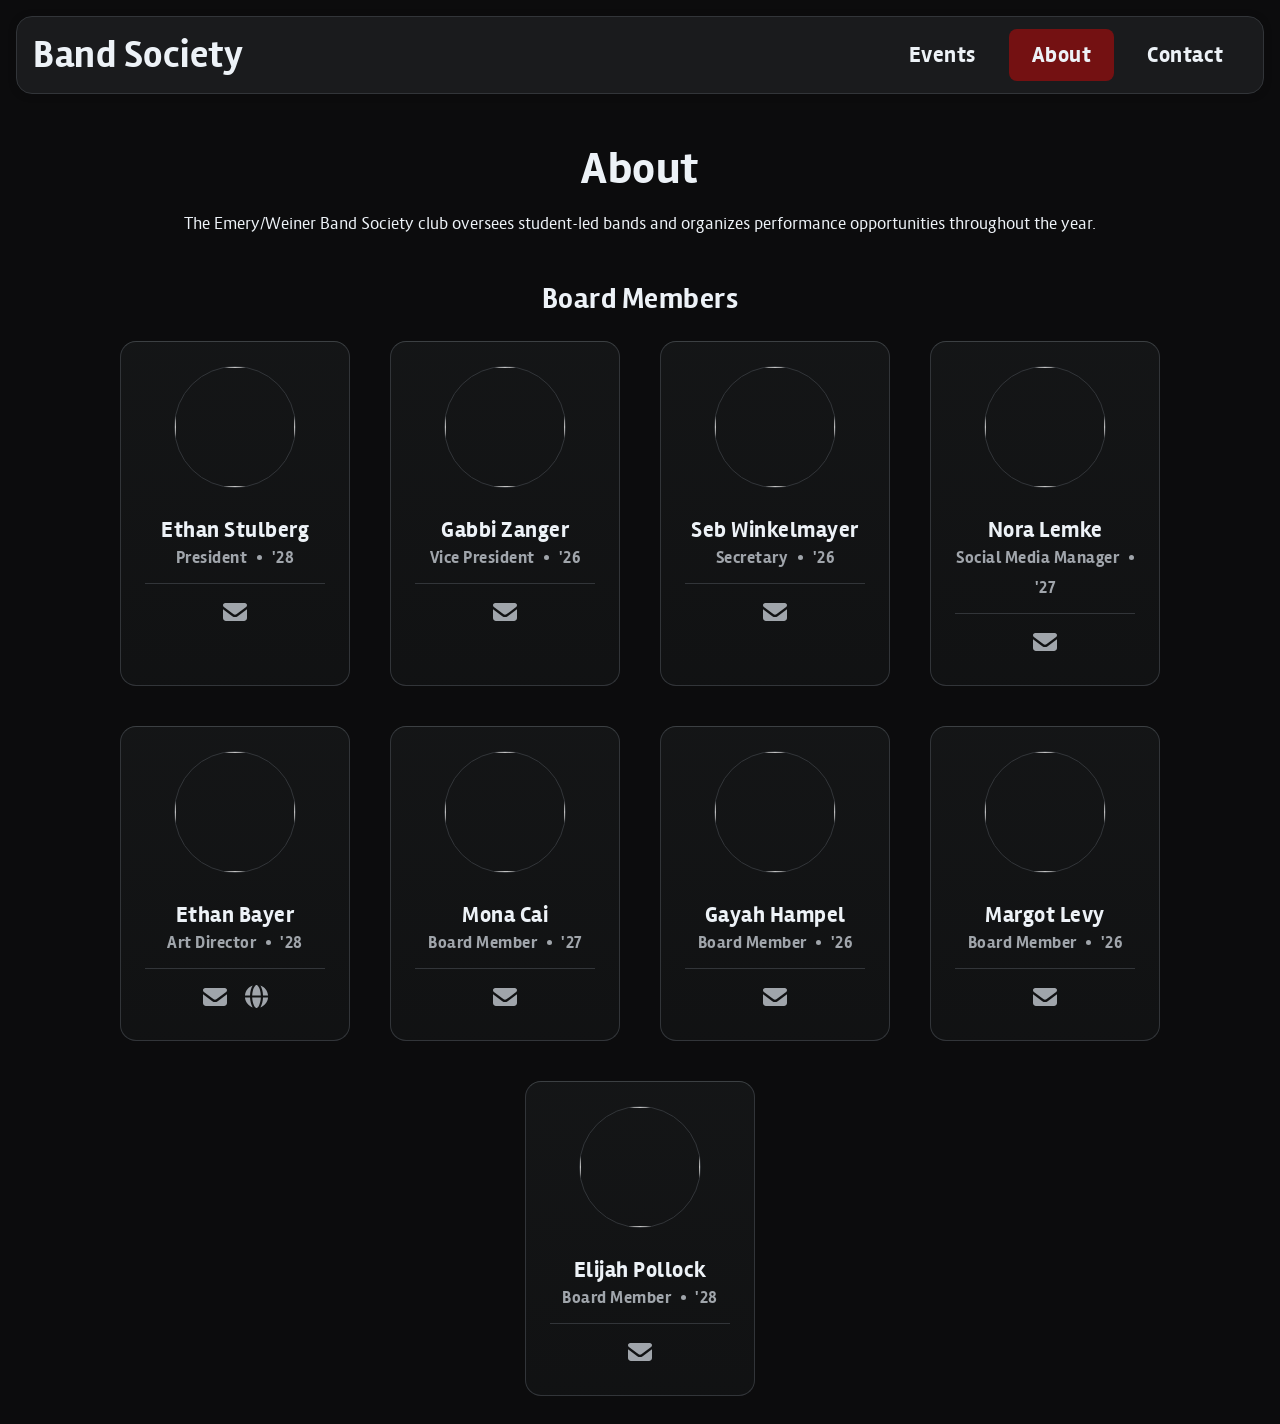
==== about/index.html @ 7a2e3a50 "Finished about page and made other small modifications" ====
<!-- 
About page
This file is licensed under the MIT license.
Copyright (C) 2025 Ethan Bayer
-->

<!DOCTYPE html>

<html lang="en-US">
  <head>
    <meta charset="utf-8" />
    <!-- TODO: Add suitable description + title -->
    <title>About - Band Society</title>
    <meta name="description" content="" />
    <meta name="viewport" content="width=device-width, initial-scale=1" />

    <link rel="stylesheet" href="/styles/css/about.css" />
  </head>

  <body>
    <header>
      <a href="/" class="logo">Band Society</a>
      <nav>
        <ul>
          <li><a href="/events">Events</a></li>
          <li><a class="selected" href="/about" inert>About</a></li>
          <li><a href="/contact">Contact</a></li>
        </ul>
      </nav>
    </header>

    <main>
      <header>
        <h1>About</h1>
      </header>

      <p class="about-p">
        The Emery/Weiner Band Society club oversees student-led bands and
        organizes performance opportunities throughout the year.
      </p>

      <h2>Board Members</h2>

      <div class="board-grid">
        <article>
          <img alt="" width="120" height="120" />
          <h3>Ethan Stulberg</h3>

          <div class="title-and-class">
            <p>President</p>
            <div class="dot-separator"></div>
            <p title="Class of 2028">'28</p>
          </div>

          <div class="card-socials">
            <a
              title="Email Ethan"
              target="_blank"
              rel="noopener"
              aria-label="Email Ethan"
              href="mailto:estulberg@emeryweiner.org"
            >
              <svg
                width="30px"
                xmlns="http://www.w3.org/2000/svg"
                viewBox="0 0 640 640"
              >
                <!--!Font Awesome Free v7.0.0 by @fontawesome - https://fontawesome.com License - https://fontawesome.com/license/free Copyright 2025 Fonticons, Inc.-->
                <path
                  fill="currentColor"
                  d="M112 128C85.5 128 64 149.5 64 176C64 191.1 71.1 205.3 83.2 214.4L291.2 370.4C308.3 383.2 331.7 383.2 348.8 370.4L556.8 214.4C568.9 205.3 576 191.1 576 176C576 149.5 554.5 128 528 128L112 128zM64 260L64 448C64 483.3 92.7 512 128 512L512 512C547.3 512 576 483.3 576 448L576 260L377.6 408.8C343.5 434.4 296.5 434.4 262.4 408.8L64 260z"
                />
              </svg>
            </a>
          </div>
        </article>

        <article>
          <img alt="" width="120" height="120" />
          <h3>Gabbi Zanger</h3>

          <div class="title-and-class">
            <p>Vice President</p>
            <div class="dot-separator"></div>
            <p title="Class of 2026">'26</p>
          </div>

          <div class="card-socials">
            <a
              title="Email Gabbi"
              target="_blank"
              rel="noopener"
              aria-label="Email Gabbi"
              href="mailto:gzanger@emeryweiner.org"
            >
              <svg
                width="30px"
                xmlns="http://www.w3.org/2000/svg"
                viewBox="0 0 640 640"
              >
                <!--!Font Awesome Free v7.0.0 by @fontawesome - https://fontawesome.com License - https://fontawesome.com/license/free Copyright 2025 Fonticons, Inc.-->
                <path
                  fill="currentColor"
                  d="M112 128C85.5 128 64 149.5 64 176C64 191.1 71.1 205.3 83.2 214.4L291.2 370.4C308.3 383.2 331.7 383.2 348.8 370.4L556.8 214.4C568.9 205.3 576 191.1 576 176C576 149.5 554.5 128 528 128L112 128zM64 260L64 448C64 483.3 92.7 512 128 512L512 512C547.3 512 576 483.3 576 448L576 260L377.6 408.8C343.5 434.4 296.5 434.4 262.4 408.8L64 260z"
                />
              </svg>
            </a>
          </div>
        </article>

        <article>
          <img alt="" width="120" height="120" />
          <h3>Seb Winkelmayer</h3>

          <div class="title-and-class">
            <p>Secretary</p>
            <div class="dot-separator"></div>
            <p title="Class of 2026">'26</p>
          </div>

          <div class="card-socials">
            <a
              title="Email Seb"
              target="_blank"
              rel="noopener"
              aria-label="Email Seb"
              href="mailto:swinkelmayer@emeryweiner.org"
            >
              <svg
                width="30px"
                xmlns="http://www.w3.org/2000/svg"
                viewBox="0 0 640 640"
              >
                <!--!Font Awesome Free v7.0.0 by @fontawesome - https://fontawesome.com License - https://fontawesome.com/license/free Copyright 2025 Fonticons, Inc.-->
                <path
                  fill="currentColor"
                  d="M112 128C85.5 128 64 149.5 64 176C64 191.1 71.1 205.3 83.2 214.4L291.2 370.4C308.3 383.2 331.7 383.2 348.8 370.4L556.8 214.4C568.9 205.3 576 191.1 576 176C576 149.5 554.5 128 528 128L112 128zM64 260L64 448C64 483.3 92.7 512 128 512L512 512C547.3 512 576 483.3 576 448L576 260L377.6 408.8C343.5 434.4 296.5 434.4 262.4 408.8L64 260z"
                />
              </svg>
            </a>
          </div>
        </article>

        <article>
          <img alt="" width="120" height="120" />
          <h3>Nora Lemke</h3>

          <div class="title-and-class">
            <p>Social Media Manager</p>
            <div class="dot-separator"></div>
            <p title="Class of 2027">'27</p>
          </div>

          <div class="card-socials">
            <a
              title="Email Nora"
              target="_blank"
              rel="noopener"
              aria-label="Email Nora"
              href="mailto:nlemke@emeryweiner.org"
            >
              <svg
                width="30px"
                xmlns="http://www.w3.org/2000/svg"
                viewBox="0 0 640 640"
              >
                <!--!Font Awesome Free v7.0.0 by @fontawesome - https://fontawesome.com License - https://fontawesome.com/license/free Copyright 2025 Fonticons, Inc.-->
                <path
                  fill="currentColor"
                  d="M112 128C85.5 128 64 149.5 64 176C64 191.1 71.1 205.3 83.2 214.4L291.2 370.4C308.3 383.2 331.7 383.2 348.8 370.4L556.8 214.4C568.9 205.3 576 191.1 576 176C576 149.5 554.5 128 528 128L112 128zM64 260L64 448C64 483.3 92.7 512 128 512L512 512C547.3 512 576 483.3 576 448L576 260L377.6 408.8C343.5 434.4 296.5 434.4 262.4 408.8L64 260z"
                />
              </svg>
            </a>
          </div>
        </article>

        <article>
          <img alt="" width="120" height="120" />
          <h3>Ethan Bayer</h3>

          <div class="title-and-class">
            <p>Art Director</p>
            <div class="dot-separator"></div>
            <p title="Class of 2028">'28</p>
          </div>

          <div class="card-socials">
            <a
              title="Email Ethan"
              target="_blank"
              rel="noopener"
              aria-label="Email Ethan"
              href="mailto:ebayer@emeryweiner.org"
            >
              <svg
                width="30px"
                xmlns="http://www.w3.org/2000/svg"
                viewBox="0 0 640 640"
              >
                <!--!Font Awesome Free v7.0.0 by @fontawesome - https://fontawesome.com License - https://fontawesome.com/license/free Copyright 2025 Fonticons, Inc.-->
                <path
                  fill="currentColor"
                  d="M112 128C85.5 128 64 149.5 64 176C64 191.1 71.1 205.3 83.2 214.4L291.2 370.4C308.3 383.2 331.7 383.2 348.8 370.4L556.8 214.4C568.9 205.3 576 191.1 576 176C576 149.5 554.5 128 528 128L112 128zM64 260L64 448C64 483.3 92.7 512 128 512L512 512C547.3 512 576 483.3 576 448L576 260L377.6 408.8C343.5 434.4 296.5 434.4 262.4 408.8L64 260z"
                />
              </svg>
            </a>
            <a
              title="Visit Ethan's Website"
              target="_blank"
              rel="noopener"
              aria-label="Visit Ethan's Website"
              href="https://studioeb.github.io/"
            >
              <svg
                width="29px"
                xmlns="http://www.w3.org/2000/svg"
                viewBox="0 0 640 640"
              >
                <!--!Font Awesome Free v7.0.0 by @fontawesome - https://fontawesome.com License - https://fontawesome.com/license/free Copyright 2025 Fonticons, Inc.-->
                <path
                  fill="currentColor"
                  d="M415.9 344L225 344C227.9 408.5 242.2 467.9 262.5 511.4C273.9 535.9 286.2 553.2 297.6 563.8C308.8 574.3 316.5 576 320.5 576C324.5 576 332.2 574.3 343.4 563.8C354.8 553.2 367.1 535.8 378.5 511.4C398.8 467.9 413.1 408.5 416 344zM224.9 296L415.8 296C413 231.5 398.7 172.1 378.4 128.6C367 104.2 354.7 86.8 343.3 76.2C332.1 65.7 324.4 64 320.4 64C316.4 64 308.7 65.7 297.5 76.2C286.1 86.8 273.8 104.2 262.4 128.6C242.1 172.1 227.8 231.5 224.9 296zM176.9 296C180.4 210.4 202.5 130.9 234.8 78.7C142.7 111.3 74.9 195.2 65.5 296L176.9 296zM65.5 344C74.9 444.8 142.7 528.7 234.8 561.3C202.5 509.1 180.4 429.6 176.9 344L65.5 344zM463.9 344C460.4 429.6 438.3 509.1 406 561.3C498.1 528.6 565.9 444.8 575.3 344L463.9 344zM575.3 296C565.9 195.2 498.1 111.3 406 78.7C438.3 130.9 460.4 210.4 463.9 296L575.3 296z"
                />
              </svg>
            </a>
          </div>
        </article>

        <article>
          <img alt="" width="120" height="120" />
          <h3>Mona Cai</h3>

          <div class="title-and-class">
            <p>Board Member</p>
            <div class="dot-separator"></div>
            <p title="Class of 2027">'27</p>
          </div>

          <div class="card-socials">
            <a
              title="Email Mona"
              target="_blank"
              rel="noopener"
              aria-label="Email Mona"
              href="mailto:mcai@emeryweiner.org"
            >
              <svg
                width="30px"
                xmlns="http://www.w3.org/2000/svg"
                viewBox="0 0 640 640"
              >
                <!--!Font Awesome Free v7.0.0 by @fontawesome - https://fontawesome.com License - https://fontawesome.com/license/free Copyright 2025 Fonticons, Inc.-->
                <path
                  fill="currentColor"
                  d="M112 128C85.5 128 64 149.5 64 176C64 191.1 71.1 205.3 83.2 214.4L291.2 370.4C308.3 383.2 331.7 383.2 348.8 370.4L556.8 214.4C568.9 205.3 576 191.1 576 176C576 149.5 554.5 128 528 128L112 128zM64 260L64 448C64 483.3 92.7 512 128 512L512 512C547.3 512 576 483.3 576 448L576 260L377.6 408.8C343.5 434.4 296.5 434.4 262.4 408.8L64 260z"
                />
              </svg>
            </a>
          </div>
        </article>

        <article>
          <img alt="" width="120" height="120" />
          <h3>Gayah Hampel</h3>

          <div class="title-and-class">
            <p>Board Member</p>
            <div class="dot-separator"></div>
            <p title="Class of 2026">'26</p>
          </div>

          <div class="card-socials">
            <a
              title="Email Gayah"
              target="_blank"
              rel="noopener"
              aria-label="Email Gayah"
              href="mailto:ghampel2026@emeryweiner.org"
            >
              <svg
                width="30px"
                xmlns="http://www.w3.org/2000/svg"
                viewBox="0 0 640 640"
              >
                <!--!Font Awesome Free v7.0.0 by @fontawesome - https://fontawesome.com License - https://fontawesome.com/license/free Copyright 2025 Fonticons, Inc.-->
                <path
                  fill="currentColor"
                  d="M112 128C85.5 128 64 149.5 64 176C64 191.1 71.1 205.3 83.2 214.4L291.2 370.4C308.3 383.2 331.7 383.2 348.8 370.4L556.8 214.4C568.9 205.3 576 191.1 576 176C576 149.5 554.5 128 528 128L112 128zM64 260L64 448C64 483.3 92.7 512 128 512L512 512C547.3 512 576 483.3 576 448L576 260L377.6 408.8C343.5 434.4 296.5 434.4 262.4 408.8L64 260z"
                />
              </svg>
            </a>
          </div>
        </article>

        <article>
          <img alt="" width="120" height="120" />
          <h3>Margot Levy</h3>

          <div class="title-and-class">
            <p>Board Member</p>
            <div class="dot-separator"></div>
            <p title="Class of 2026">'26</p>
          </div>

          <div class="card-socials">
            <a
              title="Email Margot"
              target="_blank"
              rel="noopener"
              aria-label="Email Margot"
              href="mailto:mlevy@emeryweiner.org"
            >
              <svg
                width="30px"
                xmlns="http://www.w3.org/2000/svg"
                viewBox="0 0 640 640"
              >
                <!--!Font Awesome Free v7.0.0 by @fontawesome - https://fontawesome.com License - https://fontawesome.com/license/free Copyright 2025 Fonticons, Inc.-->
                <path
                  fill="currentColor"
                  d="M112 128C85.5 128 64 149.5 64 176C64 191.1 71.1 205.3 83.2 214.4L291.2 370.4C308.3 383.2 331.7 383.2 348.8 370.4L556.8 214.4C568.9 205.3 576 191.1 576 176C576 149.5 554.5 128 528 128L112 128zM64 260L64 448C64 483.3 92.7 512 128 512L512 512C547.3 512 576 483.3 576 448L576 260L377.6 408.8C343.5 434.4 296.5 434.4 262.4 408.8L64 260z"
                />
              </svg>
            </a>
          </div>
        </article>

        <article>
          <img alt="" width="120" height="120" />
          <h3>Elijah Pollock</h3>

          <div class="title-and-class">
            <p>Board Member</p>
            <div class="dot-separator"></div>
            <p title="Class of 2028">'28</p>
          </div>

          <div class="card-socials">
            <a
              title="Email Elijah"
              target="_blank"
              rel="noopener"
              aria-label="Email Elijah"
              href="mailto:epollock@emeryweiner.org"
            >
              <svg
                width="30px"
                xmlns="http://www.w3.org/2000/svg"
                viewBox="0 0 640 640"
              >
                <!--!Font Awesome Free v7.0.0 by @fontawesome - https://fontawesome.com License - https://fontawesome.com/license/free Copyright 2025 Fonticons, Inc.-->
                <path
                  fill="currentColor"
                  d="M112 128C85.5 128 64 149.5 64 176C64 191.1 71.1 205.3 83.2 214.4L291.2 370.4C308.3 383.2 331.7 383.2 348.8 370.4L556.8 214.4C568.9 205.3 576 191.1 576 176C576 149.5 554.5 128 528 128L112 128zM64 260L64 448C64 483.3 92.7 512 128 512L512 512C547.3 512 576 483.3 576 448L576 260L377.6 408.8C343.5 434.4 296.5 434.4 262.4 408.8L64 260z"
                />
              </svg>
            </a>
          </div>
        </article>
      </div>
    </main>
  </body>
</html>
---- styles/css/about.css ----
/*
Board page styling
This file is licensed under the MIT license.
Copyright (C) 2025 Ethan Bayer
*/
/*
Base styling
This file is licensed under the MIT license.
Copyright (C) 2025 Ethan Bayer
*/
@font-face {
  font-family: "Route 159";
  src: url("/assets/fonts/route159-regular-webfont.woff2") format("woff2"), url("/assets/fonts/route159-regular-webfont.woff") format("woff");
  font-weight: normal;
  font-style: normal;
}
@font-face {
  font-family: "Route 159";
  src: url("/assets/fonts/route159-italic-webfont.woff2") format("woff2"), url("/assets/fonts/route159-italic-webfont.woff") format("woff");
  font-weight: normal;
  font-style: italic;
}
@font-face {
  font-family: "Rambla";
  src: url("/assets/fonts/rambla-regular-webfont.woff2") format("woff2"), url("/assets/fonts/rambla-regular-webfont.woff") format("woff");
  font-weight: normal;
  font-style: normal;
}
@font-face {
  font-family: "Rambla";
  src: url("/assets/fonts/rambla-bold-webfont.woff2") format("woff2"), url("/assets/fonts/rambla-bold-webfont.woff") format("woff");
  font-weight: bold;
  font-style: normal;
}
body {
  background: hsl(210, 6%, 4.9%);
  padding-top: 104px;
  text-align: center;
  padding-bottom: 20px;
}

p {
  font-family: "Route 159", Helvetica, Arial, sans-serif;
  color: hsl(210, 38%, 95%);
}

h1,
h2,
h3 {
  font-family: "Rambla", Helvetica, Arial, sans-serif;
  font-weight: bold;
  letter-spacing: 0.5px;
  color: hsl(210, 38%, 95%);
}

h1 {
  font-size: 2.8rem;
  margin-bottom: 1.8rem;
}

body > header {
  display: flex;
  align-items: center;
  font-family: "Rambla", Helvetica, Arial, sans-serif;
  font-weight: bold;
  letter-spacing: 0.5px;
  color: hsl(210, 38%, 95%);
  position: fixed;
  top: 16px;
  left: 16px;
  right: 16px;
  justify-content: space-between;
  min-height: 76px;
  z-index: 1;
  background-color: hsl(210, 6%, 10.72%);
  border: 1px solid hsl(210, 6%, 20.95%);
  border-radius: 16px;
  box-shadow: 0px 1px 6px hsl(210, 6%, 4.9%);
}
body > header .logo {
  text-decoration: none;
  font-size: 2.4rem;
  color: hsl(210, 38%, 95%);
  margin: 6px 6px 6px 16px;
  text-align: left;
}
body > header nav {
  font-size: 1.4rem;
}
body > header nav ul {
  display: flex;
  align-items: center;
  gap: 10px;
  list-style: none;
  margin: 0 16px 0 0;
  padding: 0;
}
body > header nav a {
  display: flex;
  align-items: center;
  padding: 12px 1.8vw;
  text-decoration: none;
  color: hsl(210, 38%, 95%);
  border-radius: 8px;
}
body > header nav a:hover {
  background: hsl(210, 6%, 20.95%);
}
body > header nav a.selected {
  background: hsla(0, 88%, 37%, 0.6);
}

h1 {
  margin-bottom: 0;
}

h2 {
  font-size: 1.8rem;
}

.about-p {
  margin-bottom: 3rem;
}

.board-grid {
  display: flex;
  justify-content: center;
  align-items: stretch;
  flex-flow: wrap;
  gap: 40px;
}
.board-grid article {
  width: 180px;
  padding: 24px;
  background: linear-gradient(hsl(210, 6%, 8.395%), hsl(210, 6%, 7%)), hsl(210, 6%, 7%);
  border-radius: 16px;
  border: 1px solid hsl(210, 6%, 20.95%);
  border-top: 1px solid hsl(210, 6%, 24.9025%);
  color: hsl(210, 38%, 95%);
  transition: box-shadow 0.1s;
}
.board-grid article:hover {
  box-shadow: 0 0 6px hsl(0, 88%, 37%);
}
.board-grid article img {
  border: 1px solid hsl(210, 6%, 20.95%);
  border-radius: 50%;
}
.board-grid article h3 {
  font-size: 1.4rem;
  margin: 24px 0 0 0;
}
.board-grid article .title-and-class {
  display: flex;
  align-items: center;
  flex-flow: wrap;
  justify-content: center;
  gap: 0.6rem;
  margin: 4px 0 15px 0;
}
.board-grid article .title-and-class p {
  font-family: "Rambla", Helvetica, Arial, sans-serif;
  font-weight: bold;
  letter-spacing: 0.5px;
  color: hsl(210, 38%, 95%);
  color: hsl(213, 6%, 65%);
  font-size: 1.05rem;
  margin: 0;
}
.board-grid article .title-and-class .dot-separator {
  width: 5px;
  height: 5px;
  background: hsl(213, 6%, 65%);
  border-radius: 50%;
}
.board-grid article .card-socials {
  border-top: 1px solid hsl(210, 6%, 20.95%);
  padding-top: 13px;
  display: flex;
  align-items: center;
  justify-content: center;
  gap: 12px;
}
.board-grid article .card-socials a {
  display: block;
  text-decoration: none;
}
.board-grid article .card-socials svg {
  color: hsl(213, 6%, 65%);
}
.board-grid article .card-socials svg:hover {
  color: hsl(0, 88%, 37%);
}/*# sourceMappingURL=about.css.map */
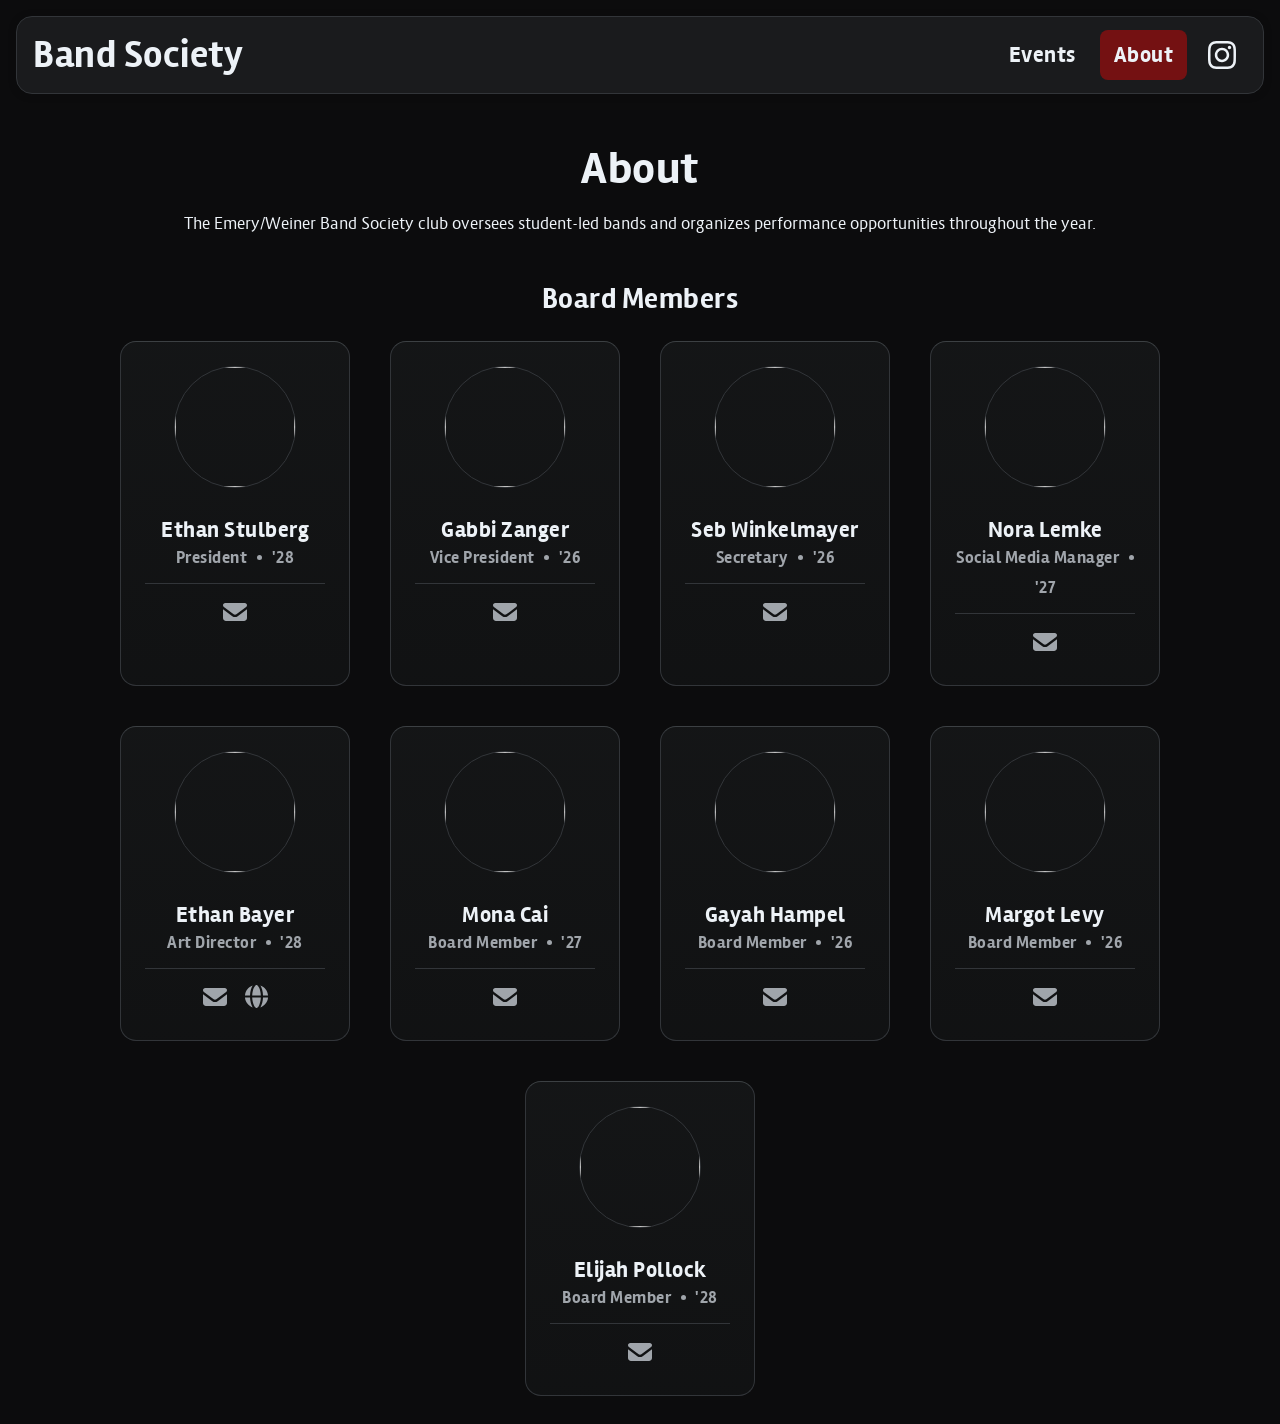
==== commit 4b1cba79: "Completely removed contact page and added Instagram link to header" ====
--- a/about/index.html
+++ b/about/index.html
@@ -20,13 +20,37 @@
   <body>
     <header>
       <a href="/" class="logo">Band Society</a>
-      <nav>
-        <ul>
-          <li><a href="/events">Events</a></li>
-          <li><a class="selected" href="/about" inert>About</a></li>
-          <li><a href="/contact">Contact</a></li>
-        </ul>
-      </nav>
+      <div class="nav-socials">
+        <nav>
+          <ul>
+            <li><a href="/events">Events</a></li>
+            <li><a class="selected" href="/about" inert>About</a></li>
+          </ul>
+        </nav>
+
+        <div class="socials">
+          <a
+            title="Instagram"
+            target="_blank"
+            rel="noopener"
+            aria-label="Instagram"
+            href="https://www.instagram.com/ewsmusic"
+          >
+            <svg
+              width="40px"
+              height="40px"
+              xmlns="http://www.w3.org/2000/svg"
+              viewBox="0 0 640 640"
+            >
+              <!--!Font Awesome Free v7.0.0 by @fontawesome - https://fontawesome.com License - https://fontawesome.com/license/free Copyright 2025 Fonticons, Inc.-->
+              <path
+                fill="currentColor"
+                d="M320.3 205C256.8 204.8 205.2 256.2 205 319.7C204.8 383.2 256.2 434.8 319.7 435C383.2 435.2 434.8 383.8 435 320.3C435.2 256.8 383.8 205.2 320.3 205zM319.7 245.4C360.9 245.2 394.4 278.5 394.6 319.7C394.8 360.9 361.5 394.4 320.3 394.6C279.1 394.8 245.6 361.5 245.4 320.3C245.2 279.1 278.5 245.6 319.7 245.4zM413.1 200.3C413.1 185.5 425.1 173.5 439.9 173.5C454.7 173.5 466.7 185.5 466.7 200.3C466.7 215.1 454.7 227.1 439.9 227.1C425.1 227.1 413.1 215.1 413.1 200.3zM542.8 227.5C541.1 191.6 532.9 159.8 506.6 133.6C480.4 107.4 448.6 99.2 412.7 97.4C375.7 95.3 264.8 95.3 227.8 97.4C192 99.1 160.2 107.3 133.9 133.5C107.6 159.7 99.5 191.5 97.7 227.4C95.6 264.4 95.6 375.3 97.7 412.3C99.4 448.2 107.6 480 133.9 506.2C160.2 532.4 191.9 540.6 227.8 542.4C264.8 544.5 375.7 544.5 412.7 542.4C448.6 540.7 480.4 532.5 506.6 506.2C532.8 480 541 448.2 542.8 412.3C544.9 375.3 544.9 264.5 542.8 227.5zM495 452C487.2 471.6 472.1 486.7 452.4 494.6C422.9 506.3 352.9 503.6 320.3 503.6C287.7 503.6 217.6 506.2 188.2 494.6C168.6 486.8 153.5 471.7 145.6 452C133.9 422.5 136.6 352.5 136.6 319.9C136.6 287.3 134 217.2 145.6 187.8C153.4 168.2 168.5 153.1 188.2 145.2C217.7 133.5 287.7 136.2 320.3 136.2C352.9 136.2 423 133.6 452.4 145.2C472 153 487.1 168.1 495 187.8C506.7 217.3 504 287.3 504 319.9C504 352.5 506.7 422.6 495 452z"
+              />
+            </svg>
+          </a>
+        </div>
+      </div>
     </header>
 
     <main>
@@ -62,6 +86,7 @@
             >
               <svg
                 width="30px"
+                height="30px"
                 xmlns="http://www.w3.org/2000/svg"
                 viewBox="0 0 640 640"
               >
@@ -95,6 +120,7 @@
             >
               <svg
                 width="30px"
+                height="30px"
                 xmlns="http://www.w3.org/2000/svg"
                 viewBox="0 0 640 640"
               >
@@ -128,6 +154,7 @@
             >
               <svg
                 width="30px"
+                height="30px"
                 xmlns="http://www.w3.org/2000/svg"
                 viewBox="0 0 640 640"
               >
@@ -161,6 +188,7 @@
             >
               <svg
                 width="30px"
+                height="30px"
                 xmlns="http://www.w3.org/2000/svg"
                 viewBox="0 0 640 640"
               >
@@ -194,6 +222,7 @@
             >
               <svg
                 width="30px"
+                height="30px"
                 xmlns="http://www.w3.org/2000/svg"
                 viewBox="0 0 640 640"
               >
@@ -213,6 +242,7 @@
             >
               <svg
                 width="29px"
+                height="29px"
                 xmlns="http://www.w3.org/2000/svg"
                 viewBox="0 0 640 640"
               >
@@ -246,6 +276,7 @@
             >
               <svg
                 width="30px"
+                height="30px"
                 xmlns="http://www.w3.org/2000/svg"
                 viewBox="0 0 640 640"
               >
@@ -279,6 +310,7 @@
             >
               <svg
                 width="30px"
+                height="30px"
                 xmlns="http://www.w3.org/2000/svg"
                 viewBox="0 0 640 640"
               >
@@ -312,6 +344,7 @@
             >
               <svg
                 width="30px"
+                height="30px"
                 xmlns="http://www.w3.org/2000/svg"
                 viewBox="0 0 640 640"
               >
@@ -345,6 +378,7 @@
             >
               <svg
                 width="30px"
+                height="30px"
                 xmlns="http://www.w3.org/2000/svg"
                 viewBox="0 0 640 640"
               >
--- a/styles/css/about.css
+++ b/styles/css/about.css
@@ -59,8 +59,6 @@
 }
 
 body > header {
-  display: flex;
-  align-items: center;
   font-family: "Rambla", Helvetica, Arial, sans-serif;
   font-weight: bold;
   letter-spacing: 0.5px;
@@ -69,9 +67,11 @@
   top: 16px;
   left: 16px;
   right: 16px;
-  justify-content: space-between;
   min-height: 76px;
   z-index: 1;
+  display: flex;
+  align-items: center;
+  justify-content: space-between;
   background-color: hsl(210, 6%, 10.72%);
   border: 1px solid hsl(210, 6%, 20.95%);
   border-radius: 16px;
@@ -84,30 +84,53 @@
   margin: 6px 6px 6px 16px;
   text-align: left;
 }
-body > header nav {
+body > header .nav-socials {
+  display: flex;
+  align-items: center;
+  gap: 10px;
+}
+body > header .nav-socials nav {
   font-size: 1.4rem;
 }
-body > header nav ul {
+body > header .nav-socials nav ul {
   display: flex;
   align-items: center;
   gap: 10px;
   list-style: none;
-  margin: 0 16px 0 0;
+  margin: 0;
   padding: 0;
 }
-body > header nav a {
-  display: flex;
-  align-items: center;
-  padding: 12px 1.8vw;
+body > header .nav-socials nav a {
+  display: flex;
+  align-items: center;
+  text-align: center;
   text-decoration: none;
   color: hsl(210, 38%, 95%);
   border-radius: 8px;
-}
-body > header nav a:hover {
+  padding: 0 14px;
+  height: 50px;
+}
+body > header .nav-socials nav a:hover {
   background: hsl(210, 6%, 20.95%);
 }
-body > header nav a.selected {
+body > header .nav-socials nav a.selected {
   background: hsla(0, 88%, 37%, 0.6);
+}
+body > header .nav-socials .socials {
+  margin-right: 16px;
+}
+body > header .nav-socials .socials a {
+  display: flex;
+  align-items: center;
+  justify-content: center;
+  height: 50px;
+  width: 50px;
+  color: hsl(210, 38%, 95%);
+  text-decoration: none;
+  border-radius: 8px;
+}
+body > header .nav-socials .socials a:hover {
+  background-color: hsl(210, 6%, 20.95%);
 }
 
 h1 {
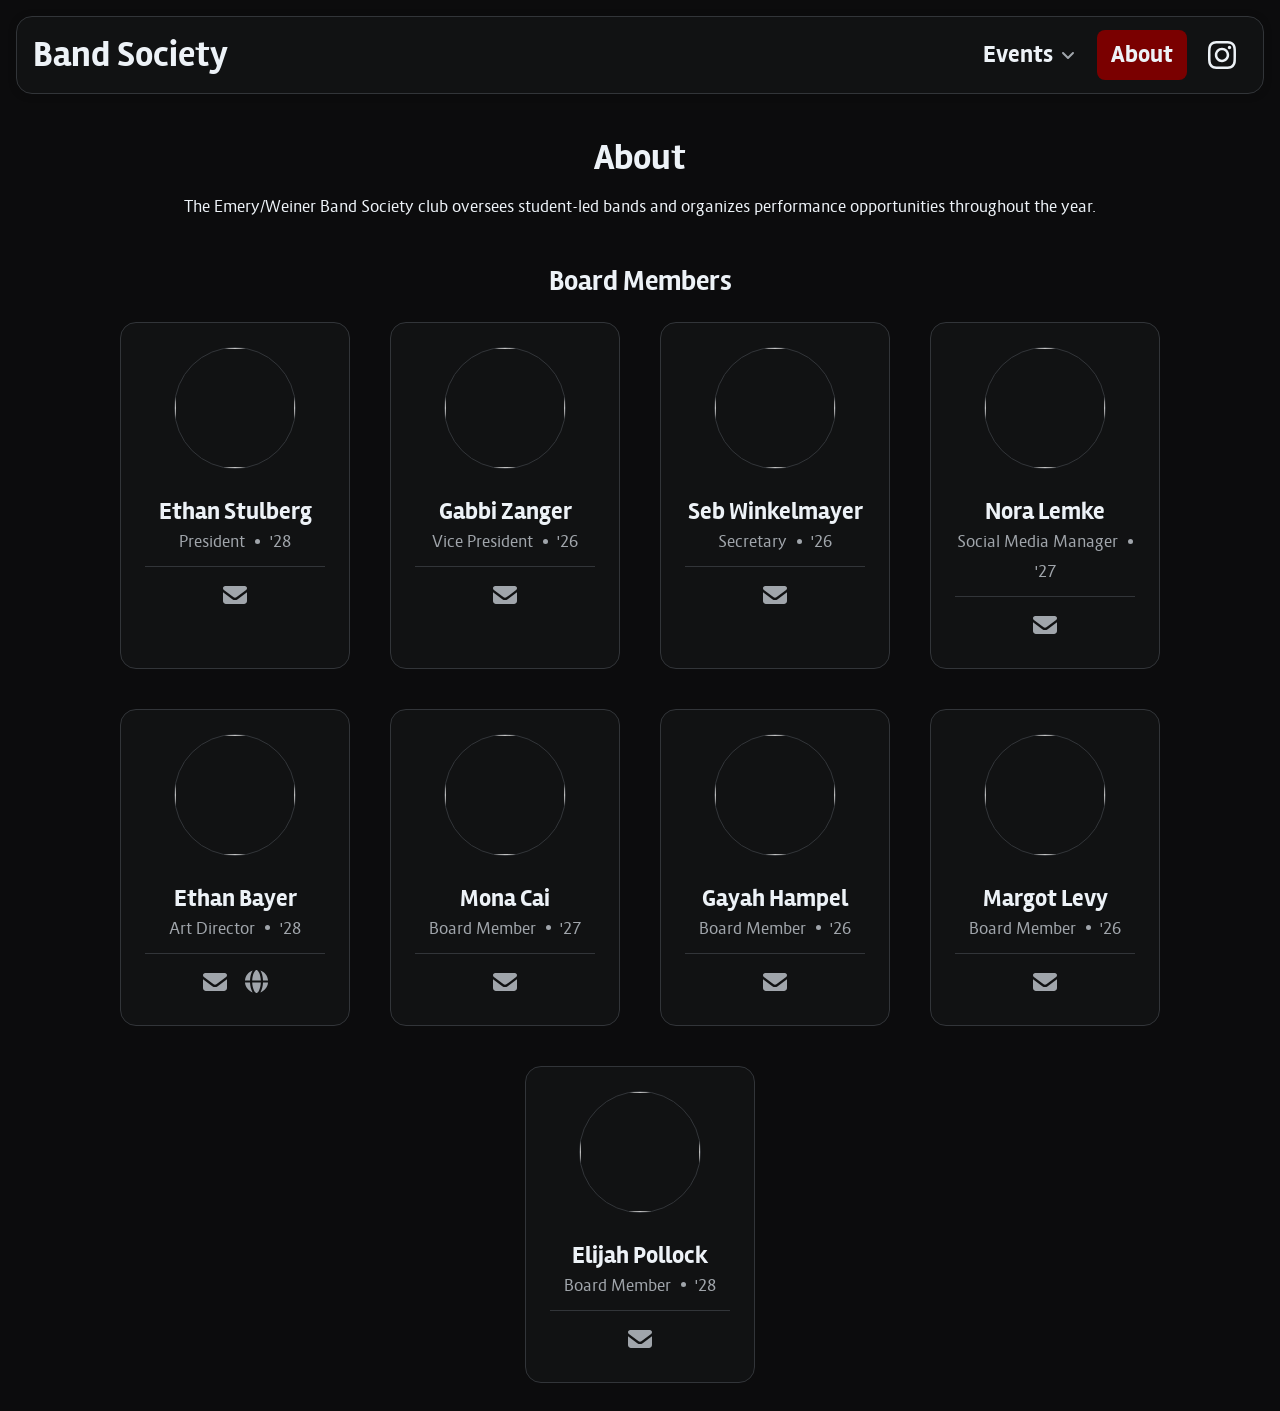
==== commit 7c7251da: "Added events dropdown + other minor changes Leaned into the accent color box-shadows Added theme-col" ====
--- a/about/index.html
+++ b/about/index.html
@@ -9,10 +9,14 @@
 <html lang="en-US">
   <head>
     <meta charset="utf-8" />
-    <!-- TODO: Add suitable description + title -->
     <title>About - Band Society</title>
-    <meta name="description" content="" />
+    <meta
+      name="description"
+      content="Meet the Band Society club board members and learn about how the club impacts the Emery/Weiner school community."
+    />
     <meta name="viewport" content="width=device-width, initial-scale=1" />
+    <meta name="author" content="Ethan Bayer" />
+    <meta name="theme-color" content="hsl(0, 100%, 29%)" />
 
     <link rel="stylesheet" href="/styles/css/about.css" />
   </head>
@@ -20,37 +24,53 @@
   <body>
     <header>
       <a href="/" class="logo">Band Society</a>
-      <div class="nav-socials">
-        <nav>
-          <ul>
-            <li><a href="/events">Events</a></li>
-            <li><a class="selected" href="/about" inert>About</a></li>
-          </ul>
-        </nav>
-
-        <div class="socials">
-          <a
-            title="Instagram"
-            target="_blank"
-            rel="noopener"
-            aria-label="Instagram"
-            href="https://www.instagram.com/ewsmusic"
-          >
+      <nav>
+        <div class="dropdown">
+          <button class="menu-item" type="button" aria-haspopup="menu">
+            Events
             <svg
-              width="40px"
-              height="40px"
+              width="20px"
+              height="20px"
               xmlns="http://www.w3.org/2000/svg"
               viewBox="0 0 640 640"
             >
               <!--!Font Awesome Free v7.0.0 by @fontawesome - https://fontawesome.com License - https://fontawesome.com/license/free Copyright 2025 Fonticons, Inc.-->
               <path
                 fill="currentColor"
-                d="M320.3 205C256.8 204.8 205.2 256.2 205 319.7C204.8 383.2 256.2 434.8 319.7 435C383.2 435.2 434.8 383.8 435 320.3C435.2 256.8 383.8 205.2 320.3 205zM319.7 245.4C360.9 245.2 394.4 278.5 394.6 319.7C394.8 360.9 361.5 394.4 320.3 394.6C279.1 394.8 245.6 361.5 245.4 320.3C245.2 279.1 278.5 245.6 319.7 245.4zM413.1 200.3C413.1 185.5 425.1 173.5 439.9 173.5C454.7 173.5 466.7 185.5 466.7 200.3C466.7 215.1 454.7 227.1 439.9 227.1C425.1 227.1 413.1 215.1 413.1 200.3zM542.8 227.5C541.1 191.6 532.9 159.8 506.6 133.6C480.4 107.4 448.6 99.2 412.7 97.4C375.7 95.3 264.8 95.3 227.8 97.4C192 99.1 160.2 107.3 133.9 133.5C107.6 159.7 99.5 191.5 97.7 227.4C95.6 264.4 95.6 375.3 97.7 412.3C99.4 448.2 107.6 480 133.9 506.2C160.2 532.4 191.9 540.6 227.8 542.4C264.8 544.5 375.7 544.5 412.7 542.4C448.6 540.7 480.4 532.5 506.6 506.2C532.8 480 541 448.2 542.8 412.3C544.9 375.3 544.9 264.5 542.8 227.5zM495 452C487.2 471.6 472.1 486.7 452.4 494.6C422.9 506.3 352.9 503.6 320.3 503.6C287.7 503.6 217.6 506.2 188.2 494.6C168.6 486.8 153.5 471.7 145.6 452C133.9 422.5 136.6 352.5 136.6 319.9C136.6 287.3 134 217.2 145.6 187.8C153.4 168.2 168.5 153.1 188.2 145.2C217.7 133.5 287.7 136.2 320.3 136.2C352.9 136.2 423 133.6 452.4 145.2C472 153 487.1 168.1 495 187.8C506.7 217.3 504 287.3 504 319.9C504 352.5 506.7 422.6 495 452z"
+                d="M297.4 438.6C309.9 451.1 330.2 451.1 342.7 438.6L502.7 278.6C515.2 266.1 515.2 245.8 502.7 233.3C490.2 220.8 469.9 220.8 457.4 233.3L320 370.7L182.6 233.4C170.1 220.9 149.8 220.9 137.3 233.4C124.8 245.9 124.8 266.2 137.3 278.7L297.3 438.7z"
               />
             </svg>
-          </a>
+          </button>
+
+          <div class="dropdown-content">
+            <a href="">Battle of the Bands</a>
+            <a href="">SpringFEST</a>
+          </div>
         </div>
-      </div>
+
+        <a class="menu-item selected" href="/about" inert>About</a>
+        <a
+          class="menu-item social"
+          title="Instagram"
+          target="_blank"
+          rel="noopener"
+          aria-label="Instagram"
+          href="https://www.instagram.com/ewsmusic"
+        >
+          <svg
+            width="40px"
+            height="40px"
+            xmlns="http://www.w3.org/2000/svg"
+            viewBox="0 0 640 640"
+          >
+            <!--!Font Awesome Free v7.0.0 by @fontawesome - https://fontawesome.com License - https://fontawesome.com/license/free Copyright 2025 Fonticons, Inc.-->
+            <path
+              fill="currentColor"
+              d="M320.3 205C256.8 204.8 205.2 256.2 205 319.7C204.8 383.2 256.2 434.8 319.7 435C383.2 435.2 434.8 383.8 435 320.3C435.2 256.8 383.8 205.2 320.3 205zM319.7 245.4C360.9 245.2 394.4 278.5 394.6 319.7C394.8 360.9 361.5 394.4 320.3 394.6C279.1 394.8 245.6 361.5 245.4 320.3C245.2 279.1 278.5 245.6 319.7 245.4zM413.1 200.3C413.1 185.5 425.1 173.5 439.9 173.5C454.7 173.5 466.7 185.5 466.7 200.3C466.7 215.1 454.7 227.1 439.9 227.1C425.1 227.1 413.1 215.1 413.1 200.3zM542.8 227.5C541.1 191.6 532.9 159.8 506.6 133.6C480.4 107.4 448.6 99.2 412.7 97.4C375.7 95.3 264.8 95.3 227.8 97.4C192 99.1 160.2 107.3 133.9 133.5C107.6 159.7 99.5 191.5 97.7 227.4C95.6 264.4 95.6 375.3 97.7 412.3C99.4 448.2 107.6 480 133.9 506.2C160.2 532.4 191.9 540.6 227.8 542.4C264.8 544.5 375.7 544.5 412.7 542.4C448.6 540.7 480.4 532.5 506.6 506.2C532.8 480 541 448.2 542.8 412.3C544.9 375.3 544.9 264.5 542.8 227.5zM495 452C487.2 471.6 472.1 486.7 452.4 494.6C422.9 506.3 352.9 503.6 320.3 503.6C287.7 503.6 217.6 506.2 188.2 494.6C168.6 486.8 153.5 471.7 145.6 452C133.9 422.5 136.6 352.5 136.6 319.9C136.6 287.3 134 217.2 145.6 187.8C153.4 168.2 168.5 153.1 188.2 145.2C217.7 133.5 287.7 136.2 320.3 136.2C352.9 136.2 423 133.6 452.4 145.2C472 153 487.1 168.1 495 187.8C506.7 217.3 504 287.3 504 319.9C504 352.5 506.7 422.6 495 452z"
+            />
+          </svg>
+        </a>
+      </nav>
     </header>
 
     <main>
--- a/styles/css/about.css
+++ b/styles/css/about.css
@@ -34,35 +34,25 @@
 }
 body {
   background: hsl(210, 6%, 4.9%);
-  padding-top: 104px;
+  padding: 104px 16px 0 16px;
   text-align: center;
   padding-bottom: 20px;
-}
-
-p {
-  font-family: "Route 159", Helvetica, Arial, sans-serif;
   color: hsl(210, 38%, 95%);
 }
 
-h1,
-h2,
-h3 {
-  font-family: "Rambla", Helvetica, Arial, sans-serif;
-  font-weight: bold;
-  letter-spacing: 0.5px;
-  color: hsl(210, 38%, 95%);
-}
-
 h1 {
-  font-size: 2.8rem;
-  margin-bottom: 1.8rem;
+  font-family: "Rambla", Helvetica, Arial, sans-serif;
+  font-weight: bold;
+  font-size: 2.25rem;
+}
+
+h2 {
+  font-family: "Rambla", Helvetica, Arial, sans-serif;
+  font-weight: bold;
+  font-size: 1.75rem;
 }
 
 body > header {
-  font-family: "Rambla", Helvetica, Arial, sans-serif;
-  font-weight: bold;
-  letter-spacing: 0.5px;
-  color: hsl(210, 38%, 95%);
   position: fixed;
   top: 16px;
   left: 16px;
@@ -72,76 +62,128 @@
   display: flex;
   align-items: center;
   justify-content: space-between;
-  background-color: hsl(210, 6%, 10.72%);
+  background: hsl(210, 6%, 7%);
   border: 1px solid hsl(210, 6%, 20.95%);
   border-radius: 16px;
-  box-shadow: 0px 1px 6px hsl(210, 6%, 4.9%);
+  box-shadow: 0 1px 6px hsl(210, 6%, 4.9%);
+  transition: box-shadow 0.2s;
+}
+body > header:hover {
+  box-shadow: 0 0 3px hsl(0, 100%, 26%);
+}
+body > header h1 {
+  margin: 0;
 }
 body > header .logo {
+  font-family: "Rambla", Helvetica, Arial, sans-serif;
+  font-weight: bold;
+  font-size: 2.25rem;
+  color: hsl(210, 38%, 95%);
   text-decoration: none;
-  font-size: 2.4rem;
+  text-align: left;
+  margin: 6px 6px 6px 16px;
+}
+body > header nav {
+  display: flex;
+  align-items: center;
+  gap: 10px;
+}
+body > header nav .menu-item {
+  font-family: "Rambla", Helvetica, Arial, sans-serif;
+  font-weight: bold;
+  font-size: 1.5rem;
+  border: none;
+  border-radius: 8px;
+  background: transparent;
   color: hsl(210, 38%, 95%);
-  margin: 6px 6px 6px 16px;
-  text-align: left;
-}
-body > header .nav-socials {
-  display: flex;
-  align-items: center;
-  gap: 10px;
-}
-body > header .nav-socials nav {
-  font-size: 1.4rem;
-}
-body > header .nav-socials nav ul {
-  display: flex;
-  align-items: center;
-  gap: 10px;
-  list-style: none;
-  margin: 0;
-  padding: 0;
-}
-body > header .nav-socials nav a {
-  display: flex;
-  align-items: center;
-  text-align: center;
-  text-decoration: none;
-  color: hsl(210, 38%, 95%);
-  border-radius: 8px;
+  display: flex;
+  align-items: center;
+  justify-content: center;
   padding: 0 14px;
   height: 50px;
 }
-body > header .nav-socials nav a:hover {
-  background: hsl(210, 6%, 20.95%);
-}
-body > header .nav-socials nav a.selected {
-  background: hsla(0, 88%, 37%, 0.6);
-}
-body > header .nav-socials .socials {
+body > header nav .menu-item:hover {
+  background: hsl(210, 6%, 20.95%);
+}
+body > header nav .menu-item.selected, body > header nav .menu-item:active {
+  background: hsl(0, 100%, 23.92%);
+}
+body > header nav .dropdown .menu-item {
+  display: flex;
+  gap: 5px;
+  padding-right: 9px;
+  border-bottom-left-radius: 0;
+  border-bottom-right-radius: 0;
+}
+body > header nav .dropdown .menu-item:hover {
+  background: hsl(210, 6%, 20.95%);
+}
+body > header nav .dropdown .menu-item svg {
+  color: hsl(213, 6%, 65%);
+}
+body > header nav .dropdown:hover .menu-item {
+  background: hsl(210, 6%, 20.95%);
+}
+body > header nav .dropdown:hover .dropdown-content {
+  display: flex;
+}
+body > header nav a {
+  text-decoration: none;
+}
+body > header nav .social {
+  padding: 0;
+  width: 50px;
+}
+body > header nav:first-child {
+  margin-left: 16px;
+}
+body > header nav:last-child {
   margin-right: 16px;
 }
-body > header .nav-socials .socials a {
-  display: flex;
-  align-items: center;
-  justify-content: center;
-  height: 50px;
-  width: 50px;
-  color: hsl(210, 38%, 95%);
-  text-decoration: none;
+body > header nav .dropdown-content {
+  display: none;
+  flex-flow: column;
+  position: absolute;
   border-radius: 8px;
-}
-body > header .nav-socials .socials a:hover {
-  background-color: hsl(210, 6%, 20.95%);
+  background: hsl(210, 6%, 7%);
+}
+body > header nav .dropdown-content a {
+  font-family: "Rambla", Helvetica, Arial, sans-serif;
+  font-weight: bold;
+  font-size: 1.125rem;
+  color: hsl(213, 6%, 65%);
+  display: block;
+  padding: 12px;
+  border: 1px solid hsl(210, 6%, 20.95%);
+  margin: -0.5px 0;
+}
+body > header nav .dropdown-content a:first-child {
+  border-top-left-radius: 0;
+  border-top-right-radius: 8px;
+  margin-top: 0;
+}
+body > header nav .dropdown-content a:last-child {
+  border-bottom-left-radius: 8px;
+  border-bottom-right-radius: 8px;
+  margin-bottom: 0;
+}
+body > header nav .dropdown-content a:hover {
+  background: hsl(210, 6%, 20.95%);
+}
+body > header nav .dropdown-content a.selected, body > header nav .dropdown-content a:active {
+  z-index: 0;
+  border-color: hsl(0, 100%, 23.92%);
+  background: hsl(0, 100%, 23.92%);
 }
 
 h1 {
   margin-bottom: 0;
 }
 
-h2 {
-  font-size: 1.8rem;
-}
-
 .about-p {
+  font-family: "Route 159", Helvetica, Arial, sans-serif;
+  font-weight: normal;
+  font-size: 1rem;
   margin-bottom: 3rem;
 }
 
@@ -155,22 +197,26 @@
 .board-grid article {
   width: 180px;
   padding: 24px;
-  background: linear-gradient(hsl(210, 6%, 8.395%), hsl(210, 6%, 7%)), hsl(210, 6%, 7%);
+  background: hsl(210, 6%, 7%);
   border-radius: 16px;
   border: 1px solid hsl(210, 6%, 20.95%);
-  border-top: 1px solid hsl(210, 6%, 24.9025%);
-  color: hsl(210, 38%, 95%);
   transition: box-shadow 0.1s;
 }
 .board-grid article:hover {
-  box-shadow: 0 0 6px hsl(0, 88%, 37%);
+  box-shadow: 0 0 6px hsl(0, 100%, 26%);
+}
+.board-grid article:hover img {
+  box-shadow: 0 0 4px 0px hsl(0, 100%, 26%);
 }
 .board-grid article img {
+  transition: box-shadow 0.1s;
   border: 1px solid hsl(210, 6%, 20.95%);
   border-radius: 50%;
 }
 .board-grid article h3 {
-  font-size: 1.4rem;
+  font-family: "Rambla", Helvetica, Arial, sans-serif;
+  font-weight: bold;
+  font-size: 1.5rem;
   margin: 24px 0 0 0;
 }
 .board-grid article .title-and-class {
@@ -180,14 +226,12 @@
   justify-content: center;
   gap: 0.6rem;
   margin: 4px 0 15px 0;
+  font-family: "Route 159", Helvetica, Arial, sans-serif;
+  font-weight: normal;
+  font-size: 1rem;
+  color: hsl(213, 6%, 65%);
 }
 .board-grid article .title-and-class p {
-  font-family: "Rambla", Helvetica, Arial, sans-serif;
-  font-weight: bold;
-  letter-spacing: 0.5px;
-  color: hsl(210, 38%, 95%);
-  color: hsl(213, 6%, 65%);
-  font-size: 1.05rem;
   margin: 0;
 }
 .board-grid article .title-and-class .dot-separator {
@@ -212,5 +256,5 @@
   color: hsl(213, 6%, 65%);
 }
 .board-grid article .card-socials svg:hover {
-  color: hsl(0, 88%, 37%);
+  color: hsl(0, 100%, 26%);
 }/*# sourceMappingURL=about.css.map */
